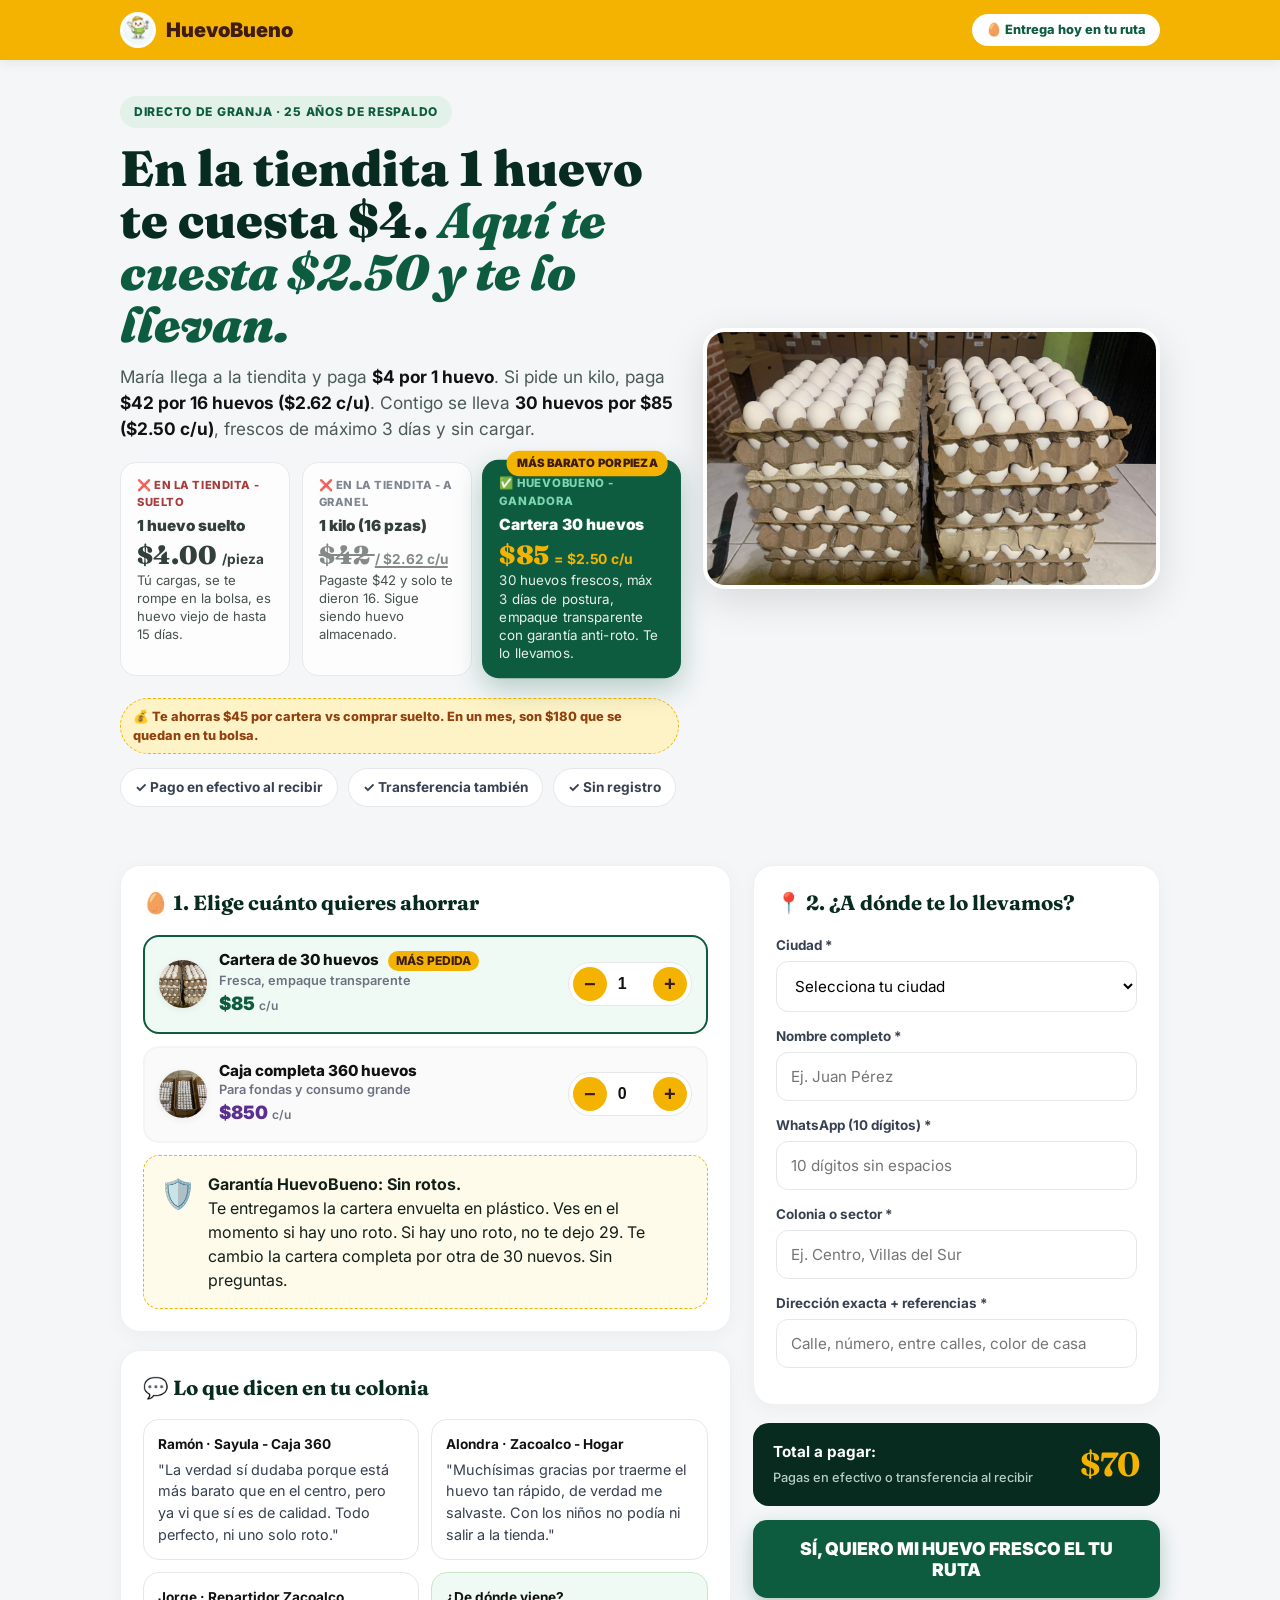
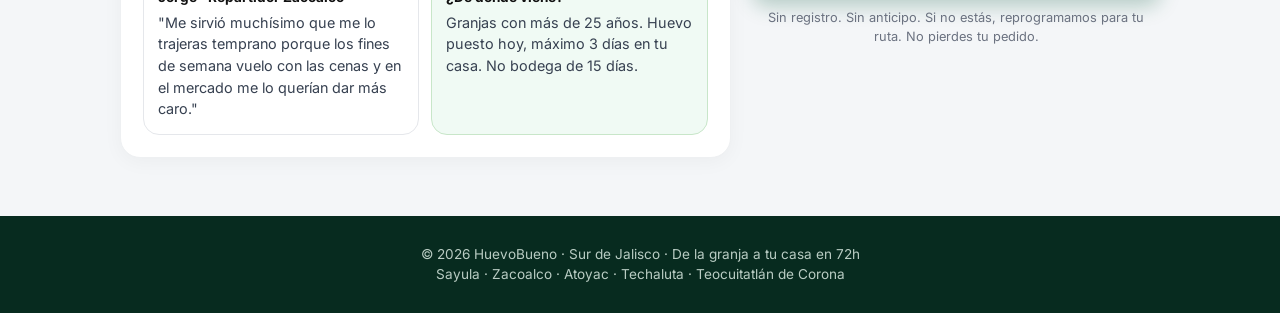
==== 01-tienda/index.html @ 080cdd68 "Actualizacion estructura 01-tienda 02-cliente 03-repartidores" ====
<!DOCTYPE html>
<html lang="es-MX">
<head>
<meta charset="UTF-8">
<meta name="viewport" content="width=device-width, initial-scale=1.0">
<title>HuevoBueno · De $120 a $75, sin cargar, sin huevo viejo</title>
<meta name="description" content="La cartera de 30 huevos que en la tiendita te cuesta $120, aquí $75. Fresco máximo 3 días de postura, entrega a domicilio en Sayula, Zacoalco, Atoyac, Techaluta y Teocuitatlán. Pago en efectivo al recibir.">
<meta name="theme-color" content="#F5B301">
<link rel="preconnect" href="https://fonts.googleapis.com">
<link rel="preconnect" href="https://fonts.gstatic.com" crossorigin>
<link href="https://fonts.googleapis.com/css2?family=Fraunces:opsz,wght@9..144,900&family=Inter:wght@400;600;700;800;900&display=swap" rel="stylesheet">
<link rel="stylesheet" href="css/estilos.css">
</head>
<body>
<header class="header">
  <div class="wrap">
    <a class="logo" href="#">
      <img src="img/logo.png" alt="HuevoBueno">
      <span>HuevoBueno</span>
    </a>
    <span class="header-tag">🥚 Entrega hoy en tu ruta</span>
  </div>
</header>
<main class="wrap">
  <!-- HERO DE VENTA -->
  <section class="hero-venta">
    <div>
      <span class="eyebrow">Directo de granja · 25 años de respaldo</span>
      <h1>En la tiendita 1 huevo te cuesta $4. <em>Aquí te cuesta $2.50 y te lo llevan.</em></h1>
      <p class="lead">María llega a la tiendita y paga <strong>$4 por 1 huevo</strong>. Si pide un kilo, paga <strong>$42 por 16 huevos ($2.62 c/u)</strong>. Contigo se lleva <strong>30 huevos por $85 ($2.50 c/u)</strong>, frescos de máximo 3 días y sin cargar.</p>
      
      <div class="senelo-grid">
        <div class="senelo-card malo">
          <span class="senelo-label malo">❌ EN LA TIENDITA - SUELTO</span>
          <div class="senelo-title">1 huevo suelto</div>
          <div class="senelo-precio">$4.00 <span>/pieza</span></div>
          <div class="senelo-det">Tú cargas, se te rompe en la bolsa, es huevo viejo de hasta 15 días.</div>
        </div>
        <div class="senelo-card malo">
          <span class="senelo-label medio">❌ EN LA TIENDITA - A GRANEL</span>
          <div class="senelo-title">1 kilo (16 pzas)</div>
          <div class="senelo-precio senelo-tachado">$42 <span>/ $2.62 c/u</span></div>
          <div class="senelo-det">Pagaste $42 y solo te dieron 16. Sigue siendo huevo almacenado.</div>
        </div>
        <div class="senelo-card bueno">
          <span class="senelo-badge">MÁS BARATO POR PIEZA</span>
          <span class="senelo-label bueno">✅ HUEVOBUENO - GANADORA</span>
          <div class="senelo-title">Cartera 30 huevos</div>
          <div class="senelo-precio">$85 <span>= $2.50 c/u</span></div>
          <div class="senelo-det">30 huevos frescos, máx 3 días de postura, empaque transparente con garantía anti-roto. Te lo llevamos.</div>
        </div>
      </div>
      <div class="senelo-ahorro-fuerte">💰 Te ahorras $45 por cartera vs comprar suelto. En un mes, son $180 que se quedan en tu bolsa.</div>
      <div class="trust-bar">
        <span>✓ Pago en efectivo al recibir</span>
        <span>✓ Transferencia también</span>
        <span>✓ Sin registro</span>
      </div>
    </div>
    <div class="hero-img">
      <img src="img/conos-huevos.jpg" alt="Huevo fresco cartera 30 piezas empaque transparente">
    </div>
  </section>
  <div class="tienda-grid" id="bloque-tienda">
    <!-- IZQUIERDA: PRODUCTOS + PRUEBA -->
    <div>
      <section class="card">
        <h2 class="card-title">🥚 1. Elige cuánto quieres ahorrar</h2>
        
        <div class="producto-card activo" id="card-carteras">
          <div class="prod-info">
            <div class="prod-icon"><img src="img/conos-huevos.jpg" alt=""></div>
            <div>
              <div class="prod-title">Cartera de 30 huevos <span class="badge-ahorro">MÁS PEDIDA</span></div>
              <div class="prod-sub">Fresca, empaque transparente</div>
              <div class="prod-price" id="lbl-precio-cartera">$85 <small>c/u</small></div>
            </div>
          </div>
          <div class="qty-control">
            <button type="button" class="qty-btn" onclick="cambiarCantidad('carteras', -1)">−</button>
            <input type="number" id="cant-carteras" value="1" readonly>
            <button type="button" class="qty-btn" onclick="cambiarCantidad('carteras', 1)">+</button>
          </div>
        </div>
        <div class="producto-card" id="card-cajas">
          <div class="prod-info">
            <div class="prod-icon"><img src="img/cajas-huevos.jpg" alt=""></div>
            <div>
              <div class="prod-title">Caja completa 360 huevos</div>
              <div class="prod-sub">Para fondas y consumo grande</div>
              <div class="prod-price ahorro" id="lbl-precio-caja">$850 <small>c/u</small></div>
            </div>
          </div>
          <div class="qty-control">
            <button type="button" class="qty-btn" onclick="cambiarCantidad('cajas', -1)">−</button>
            <input type="number" id="cant-cajas" value="0" readonly>
            <button type="button" class="qty-btn" onclick="cambiarCantidad('cajas', 1)">+</button>
          </div>
        </div>
        <div class="garantia">
          <div class="garantia-icon">🛡️</div>
          <div>
            <strong>Garantía HuevoBueno: Sin rotos.</strong><br>
            Te entregamos la cartera envuelta en plástico. Ves en el momento si hay uno roto. Si hay uno roto, no te dejo 29. Te cambio la cartera completa por otra de 30 nuevos. Sin preguntas.
          </div>
        </div>
      </section>
      <section class="card">
        <h2 class="card-title">💬 Lo que dicen en tu colonia</h2>
        <div class="testi-grid">
          <div class="testi">
            <strong>Ramón · Sayula - Caja 360</strong>
            "La verdad sí dudaba porque está más barato que en el centro, pero ya vi que sí es de calidad. Todo perfecto, ni uno solo roto."
          </div>
          <div class="testi">
            <strong>Alondra · Zacoalco - Hogar</strong>
            "Muchísimas gracias por traerme el huevo tan rápido, de verdad me salvaste. Con los niños no podía ni salir a la tienda."
          </div>
          <div class="testi">
            <strong>Jorge · Repartidor Zacoalco</strong>
            "Me sirvió muchísimo que me lo trajeras temprano porque los fines de semana vuelo con las cenas y en el mercado me lo querían dar más caro."
          </div>
          <div class="testi" style="background:#F0FAF4; border-color:#C8E6C9;">
            <strong>¿De dónde viene?</strong>
            Granjas con más de 25 años. Huevo puesto hoy, máximo 3 días en tu casa. No bodega de 15 días.
          </div>
        </div>
      </section>
    </div>
    <!-- DERECHA: FORMULARIO -->
    <form id="pedido-form">
      <section class="card">
        <h2 class="card-title">📍 2. ¿A dónde te lo llevamos?</h2>
        
        <div class="field">
          <label>Ciudad *</label>
          <select id="ciudad" required>
            <option value="" disabled selected>Selecciona tu ciudad</option>
            <option value="Sayula">Sayula</option>
            <option value="Zacoalco">Zacoalco</option>
            <option value="Atoyac">Atoyac</option>
            <option value="Techaluta">Techaluta</option>
            <option value="Teocuitatlán">Teocuitatlán</option>
          </select>
        </div>
        <div id="mensaje-entrega" class="alerta-entrega hidden">
          📦 Tu pedido se entregará el próximo <strong id="dia-texto"></strong>. Te avisamos por WhatsApp cuando el repartidor sale.
        </div>
        <div class="field">
          <label>Nombre completo *</label>
          <input type="text" id="nombre" required placeholder="Ej. Juan Pérez">
        </div>
        <div class="field">
          <label>WhatsApp (10 dígitos) *</label>
          <input type="tel" id="tel" required pattern="[0-9]{10}" maxlength="10" placeholder="10 dígitos sin espacios">
        </div>
        <div class="field">
          <label>Colonia o sector *</label>
          <input type="text" id="colonia" required placeholder="Ej. Centro, Villas del Sur">
        </div>
        <div class="field">
          <label>Dirección exacta + referencias *</label>
          <input type="text" id="direccion" required placeholder="Calle, número, entre calles, color de casa">
        </div>
      </section>
      <div class="resumen-pago">
        <div>
          <span>Total a pagar:</span>
          <small>Pagas en efectivo o transferencia al recibir</small>
          <div id="ahorro-display" class="ahorro-line hidden"></div>
        </div>
        <strong id="total-display">$75</strong>
      </div>
      <button type="submit" class="btn btn-primary btn-block" id="btn-submit">
        <span id="btn-text">SÍ, QUIERO MI HUEVO FRESCO EL LUNES</span>
      </button>
      <p style="text-align:center; font-size:0.8rem; color:#6B7280; margin-top:10px;">Sin registro. Sin anticipo. Si no estás, reprogramamos para tu ruta. No pierdes tu pedido.</p>
    </form>
  </div>
  
  <!-- PANTALLA ÉXITO + PWA -->
  <div id="pantalla-exito" class="hidden">
    <div class="success-card">
      <div class="success-icon">✅</div>
      <h2>¡Pedido confirmado!</h2>
      <p>Tu folio es <strong id="exito-folio"></strong></p>
      <p>Un repartidor de HuevoBueno te avisará por WhatsApp el día de tu ruta.</p>
      <div class="exito-total">
        Pagarás <strong id="exito-total"></strong> en efectivo al recibir.
      </div>
      <div class="pwa-box">
        <h3>¿Quieres tu próxima cartera GRATIS? 🥚</h3>
        <p>Instala tu app HuevoBueno. Mira videos cortos, gana saldo y canjea por huevo. Nuestros clientes ya canjean 1 cartera cada 2 semanas sin pagar.</p>
        
        <!-- BOTÓN CORREGIDO: El ID será controlado por tienda.js -->
        <button id="btn-activar-cuenta" class="btn btn-pwa" style="background:#111; color:#fff; border:none; width:100%; padding:15px; border-radius:8px; font-weight:bold; cursor:pointer;">
           ACTIVAR MI CUENTA Y VER MI SALDO →
           <br><span style="font-size:0.75rem; font-weight:normal; opacity:0.8;">Se abre directo con tu WhatsApp. Tu saldo te está esperando.</span>
        </button>
        
      </div>
    </div>
  </div>
</main>
<footer class="footer">
  <div class="wrap">
    <p>© <span id="year"></span> HuevoBueno · Sur de Jalisco · De la granja a tu casa en 72h</p>
    <p>Sayula · Zacoalco · Atoyac · Techaluta · Teocuitatlán de Corona</p>
  </div>
</footer>
<script src="js/config.js"></script>
<script src="js/tienda.js"></script>
</body>
</html>
---- 01-tienda/css/estilos.css ----
* { box-sizing: border-box; margin: 0; padding: 0; }
html { scroll-behavior: smooth; }
body {
  font-family: 'Inter', system-ui, -apple-system, sans-serif;
  background: #F4F6F8;
  color: #12201A;
  line-height: 1.5;
  -webkit-font-smoothing: antialiased;
}
.wrap { width: 100%; max-width: 1080px; margin: 0 auto; padding: 0 20px; }
.hidden { display: none !important; }

/* HEADER */
.header { background: #F5B301; padding: 12px 0; position: sticky; top: 0; z-index: 50; box-shadow: 0 2px 12px rgba(0,0,0,0.08); }
.header .wrap { display: flex; justify-content: space-between; align-items: center; }
.logo { display: flex; align-items: center; gap: 10px; text-decoration: none; color: #3E1C13; font-weight: 900; font-size: 1.25rem; }
.logo img { height: 36px; width: auto; background: white; border-radius: 50%; padding: 3px; }
.header-tag { font-size: 0.8rem; font-weight: 800; background: #fff; padding: 6px 14px; border-radius: 999px; color: #0E5C3F; }

/* HERO VENTAS */
.hero-venta { padding: 36px 0 20px; display: grid; grid-template-columns: 1.1fr 0.9fr; gap: 24px; align-items: center; }
@media (max-width: 850px) { .hero-venta { grid-template-columns: 1fr; } }
.eyebrow { display: inline-block; font-size: 0.75rem; font-weight: 800; letter-spacing: 0.06em; text-transform: uppercase; color: #0E5C3F; background: #E3F2E9; padding: 7px 14px; border-radius: 999px; margin-bottom: 14px; }
.hero-venta h1 { font-family: 'Fraunces', serif; font-size: clamp(2.1rem, 4.5vw, 3.1rem); font-weight: 900; line-height: 1.05; color: #072B1F; margin-bottom: 14px; }
.hero-venta h1 em { font-style: italic; color: #0E5C3F; }
.hero-venta .lead { font-size: 1.08rem; color: #4B5A53; margin-bottom: 18px; }
.hero-venta .lead strong { color: #111; }
.hero-img { border-radius: 22px; overflow: hidden; box-shadow: 0 12px 40px rgba(0,0,0,0.12); border: 4px solid #fff; }
.hero-img img { width: 100%; display: block; object-fit: cover; }

/* COMPARATIVA */
.comparativa { background: #fff; border-radius: 18px; padding: 18px; display: grid; grid-template-columns: 1fr 1fr; gap: 14px; margin: 18px 0 8px; border: 1.5px solid #E5E7EB; }
.comp-col h4 { font-size: 0.85rem; font-weight: 800; margin-bottom: 8px; text-transform: uppercase; }
.comp-col.malo h4 { color: #9B1C1C; }
.comp-col.bueno h4 { color: #0E5C3F; }
.comp-col ul { list-style: none; font-size: 0.92rem; }
.comp-col li { padding: 4px 0; }

/* BADGES */
.trust-bar { display: flex; flex-wrap: wrap; gap: 10px; margin: 14px 0; }
.trust-bar span { display: inline-flex; align-items: center; gap: 6px; background: #fff; padding: 8px 14px; border-radius: 999px; border: 1px solid #E5E7EB; font-size: 0.85rem; font-weight: 700; color: #374151; }

/* GRID TIENDA */
.tienda-grid { display: grid; grid-template-columns: 1.2fr 0.8fr; gap: 22px; padding: 24px 0 40px; }
@media (max-width: 850px) { .tienda-grid { grid-template-columns: 1fr; } }

/* CARDS */
.card { background: #fff; border-radius: 20px; padding: 22px; box-shadow: 0 4px 20px rgba(0,0,0,0.04); border: 1px solid #EEF0F2; margin-bottom: 18px; }
.card-title { font-family: 'Fraunces', serif; font-size: 1.28rem; color: #072B1F; margin-bottom: 16px; display: flex; align-items: center; gap: 8px; }

/* PRODUCTO */
.producto-card { display: flex; justify-content: space-between; align-items: center; gap: 12px; padding: 14px 14px; border: 2px solid #F3F4F6; border-radius: 16px; margin-bottom: 12px; background: #FAFAFA; transition: 0.15s; }
.producto-card.activo { border-color: #0E5C3F; background: #F0FAF4; }
.prod-info { display: flex; align-items: center; gap: 12px; }
.prod-icon { font-size: 1.6rem; background: #fff; width: 48px; height: 48px; display: grid; place-items: center; border-radius: 50%; box-shadow: 0 2px 8px rgba(0,0,0,0.06); overflow: hidden; }
.prod-icon img { width: 100%; height: 100%; object-fit: cover; }
.prod-title { font-size: 0.95rem; font-weight: 800; color: #111; line-height: 1.2; }
.prod-sub { font-size: 0.8rem; color: #6B7280; font-weight: 600; }
.prod-price { font-size: 1.15rem; font-weight: 900; color: #0E5C3F; }
.prod-price small { font-size: 0.75rem; font-weight: 600; color: #6B7280; }
.prod-price.ahorro { color: #5B2E91; }

.qty-control { display: flex; align-items: center; gap: 4px; background: #fff; border: 1.5px solid #E5E7EB; padding: 4px; border-radius: 999px; }
.qty-btn { width: 34px; height: 34px; border-radius: 50%; border: none; background: #F5B301; color: #3E1C13; font-size: 1.25rem; font-weight: 800; cursor: pointer; display: grid; place-items: center; }
.qty-btn:active { transform: scale(0.9); }
.qty-control input { width: 38px; text-align: center; border: none; background: transparent; font-size: 1rem; font-weight: 900; color: #111; outline: none; }

.badge-ahorro { display: inline-block; background: #F5B301; color: #3E1C13; font-size: 0.75rem; font-weight: 800; padding: 3px 8px; border-radius: 999px; margin-left: 6px; }

/* FORM */
.field { margin-bottom: 14px; }
.field label { display: block; font-size: 0.84rem; font-weight: 700; color: #374151; margin-bottom: 6px; }
.field input, .field select { width: 100%; padding: 14px; border: 1.5px solid #E5E7EB; border-radius: 12px; font-family: inherit; font-size: 0.95rem; outline: none; background: #fff; }
.field input:focus, .field select:focus { border-color: #0E5C3F; box-shadow: 0 0 0 3px rgba(14,92,63,0.1); }

.alerta-entrega { background: #E3F2E9; color: #0E5C3F; padding: 12px 16px; border-radius: 12px; font-size: 0.9rem; font-weight: 700; margin-bottom: 16px; border: 1px solid #C8E6C9; }

/* RESUMEN */
.resumen-pago { display: flex; justify-content: space-between; align-items: center; background: #072B1F; color: #fff; padding: 18px 20px; border-radius: 16px; margin-bottom: 14px; }
.resumen-pago span { font-size: 0.95rem; font-weight: 700; display: block; }
.resumen-pago small { font-size: 0.8rem; color: #B9CCC3; font-weight: 500; }
.resumen-pago strong { font-family: 'Fraunces', serif; font-size: 2.1rem; color: #F5B301; line-height: 1; }
.resumen-pago .ahorro-line { font-size: 0.8rem; color: #7ED6B0; font-weight: 700; margin-top: 4px; }

/* BOTON */
.btn { display: inline-flex; justify-content: center; align-items: center; font-family: inherit; font-weight: 900; font-size: 1.1rem; border: none; border-radius: 14px; padding: 18px 24px; cursor: pointer; transition: 0.2s; text-decoration: none; text-align: center; }
.btn-primary { background: #0E5C3F; color: #fff; box-shadow: 0 8px 20px rgba(14,92,63,0.28); }
.btn-primary:hover { background: #0B3D2E; transform: translateY(-1px); }
.btn-block { width: 100%; }
.btn:disabled { opacity: 0.7; cursor: not-allowed; }

/* TESTIMONIOS */
.testi-grid { display: grid; grid-template-columns: 1fr 1fr; gap: 12px; }
@media (max-width: 600px) { .testi-grid { grid-template-columns: 1fr; } }
.testi { background: #fff; border-radius: 16px; padding: 14px; border: 1px solid #E5E7EB; font-size: 0.9rem; color: #374151; }
.testi strong { color: #111; display: block; margin-bottom: 4px; font-size: 0.85rem; }

/* GARANTIA */
.garantia { background: #FFFBEB; border: 1.5px dashed #F5B301; border-radius: 16px; padding: 16px; display: flex; gap: 12px; align-items: flex-start; margin-top: 12px; }
.garantia-icon { font-size: 1.8rem; }

/* EXITO + PWA */
.success-card { text-align: center; padding: 28px 22px; background: #fff; border-radius: 20px; box-shadow: 0 4px 24px rgba(0,0,0,0.06); }
.success-icon { font-size: 3rem; margin-bottom: 12px; }
.success-card h2 { font-family: 'Fraunces', serif; font-size: 1.7rem; color: #0E5C3F; margin-bottom: 10px; }
.success-card p { color: #5A6B62; margin-bottom: 10px; font-size: 0.95rem; }
.exito-total { background: #E3F2E9; padding: 14px; border-radius: 12px; font-size: 1.05rem; color: #0E5C3F; margin: 16px 0; font-weight: 700; }
.pwa-box { background: #F5B301; border-radius: 16px; padding: 18px; margin-top: 18px; text-align: left; }
.pwa-box h3 { font-size: 1.05rem; font-weight: 900; color: #3E1C13; margin-bottom: 6px; }
.pwa-box p { color: #3E1C13; font-size: 0.9rem; margin-bottom: 12px; }
.btn-pwa { background: #111; color: #fff; width: 100%; border-radius: 12px; padding: 14px; font-weight: 800; }

/* FOOTER */
.footer { background: #072B1F; color: #B9CCC3; text-align: center; padding: 28px 0; font-size: 0.85rem; }


/* EFECTO SEÑUELO - NUEVO HERO */
.senelo-grid { display: grid; grid-template-columns: 1fr 1fr 1.15fr; gap: 12px; margin: 20px 0 10px; }
@media (max-width: 850px) { .senelo-grid { grid-template-columns: 1fr; } }
.senelo-card { background: #fff; border-radius: 16px; padding: 14px 16px; border: 1.5px solid #E5E7EB; position: relative; }
.senelo-card.malo { opacity: 0.85; }
.senelo-card.bueno { background: #0E5C3F; color: #fff; border-color: #0E5C3F; box-shadow: 0 10px 28px rgba(14,92,63,0.28); transform: scale(1.02); }
.senelo-card.bueno .senelo-precio { color: #F5B301; }
.senelo-card.bueno small { color: #B9CCC3; }
.senelo-label { font-size: 0.7rem; font-weight: 800; letter-spacing: 0.05em; text-transform: uppercase; margin-bottom: 6px; display: block; }
.senelo-label.malo { color: #9B1C1C; }
.senelo-label.medio { color: #6B7280; }
.senelo-label.bueno { color: #7ED6B0; }
.senelo-title { font-weight: 900; font-size: 0.95rem; line-height: 1.2; margin-bottom: 4px; }
.senelo-precio { font-family: 'Fraunces', serif; font-size: 1.6rem; font-weight: 900; line-height: 1; margin: 8px 0 4px; }
.senelo-precio span { font-family: 'Inter', sans-serif; font-size: 0.85rem; font-weight: 700; }
.senelo-det { font-size: 0.82rem; line-height: 1.35; opacity: 0.9; }
.senelo-card.bueno .senelo-badge { position: absolute; top: -10px; right: 12px; background: #F5B301; color: #3E1C13; font-size: 0.7rem; font-weight: 900; padding: 4px 10px; border-radius: 999px; }
.senelo-tachado { text-decoration: line-through; opacity: 0.6; }
.senelo-ahorro-fuerte { background: #FEF3C7; color: #92400E; font-size: 0.8rem; font-weight: 800; padding: 8px 12px; border-radius: 999px; display: inline-block; margin-top: 12px; border: 1px dashed #F5B301; }
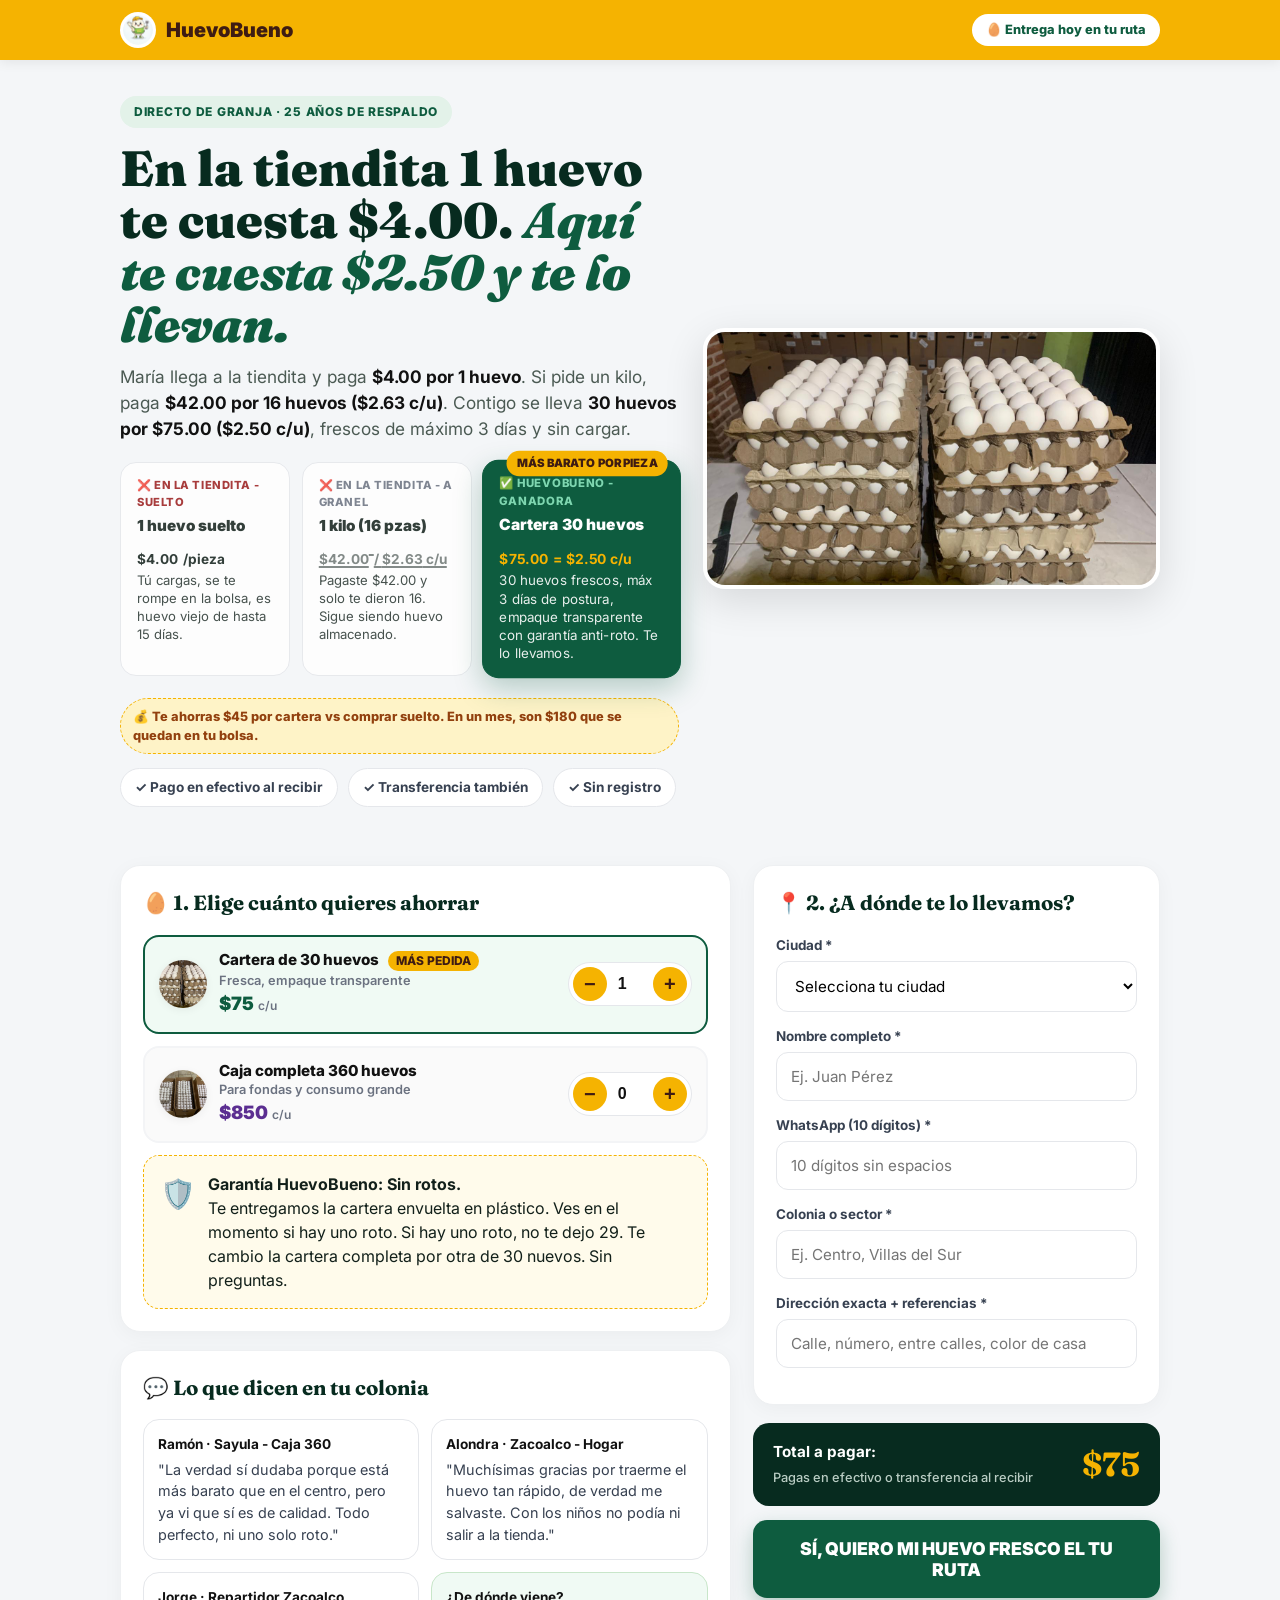
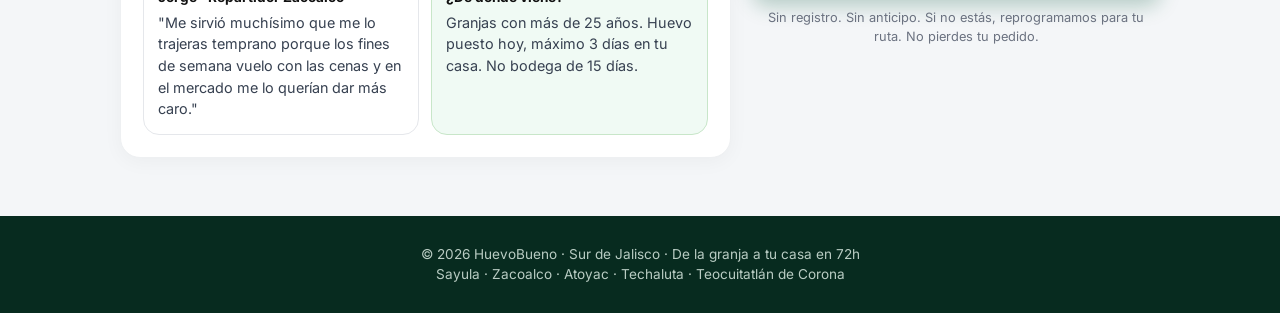
==== commit d17af1db: "Actualizacion proyecto huevobueno" ====
--- a/01-tienda/index.html
+++ b/01-tienda/index.html
@@ -3,8 +3,8 @@
 <head>
 <meta charset="UTF-8">
 <meta name="viewport" content="width=device-width, initial-scale=1.0">
-<title>HuevoBueno · De $120 a $75, sin cargar, sin huevo viejo</title>
-<meta name="description" content="La cartera de 30 huevos que en la tiendita te cuesta $120, aquí $75. Fresco máximo 3 días de postura, entrega a domicilio en Sayula, Zacoalco, Atoyac, Techaluta y Teocuitatlán. Pago en efectivo al recibir.">
+<title>HuevoBueno · De la granja a tu mesa</title>
+<meta name="description" content="La cartera de 30 huevos fresca, directo de granja. Entrega a domicilio en Sayula, Zacoalco, Atoyac, Techaluta y Teocuitatlán. Pago en efectivo al recibir.">
 <meta name="theme-color" content="#F5B301">
 <link rel="preconnect" href="https://fonts.googleapis.com">
 <link rel="preconnect" href="https://fonts.gstatic.com" crossorigin>
@@ -26,31 +26,34 @@
   <section class="hero-venta">
     <div>
       <span class="eyebrow">Directo de granja · 25 años de respaldo</span>
-      <h1>En la tiendita 1 huevo te cuesta $4. <em>Aquí te cuesta $2.50 y te lo llevan.</em></h1>
-      <p class="lead">María llega a la tiendita y paga <strong>$4 por 1 huevo</strong>. Si pide un kilo, paga <strong>$42 por 16 huevos ($2.62 c/u)</strong>. Contigo se lleva <strong>30 huevos por $85 ($2.50 c/u)</strong>, frescos de máximo 3 días y sin cargar.</p>
+      <h1>En la tiendita 1 huevo te cuesta <span id="ui-txt-suelto"></span>. <em>Aquí te cuesta <span id="ui-txt-unitario"></span> y te lo llevan.</em></h1>
+      
+      <p class="lead">María llega a la tiendita y paga <strong><span id="ui-txt-suelto2"></span> por 1 huevo</strong>. Si pide un kilo, paga <strong><span id="ui-txt-kilo"></span> por 16 huevos (<span id="ui-txt-kilo-unitario"></span> c/u)</strong>. Contigo se lleva <strong>30 huevos por <span id="ui-txt-cartera"></span> (<span id="ui-txt-unitario2"></span> c/u)</strong>, frescos de máximo 3 días y sin cargar.</p>
       
       <div class="senelo-grid">
         <div class="senelo-card malo">
           <span class="senelo-label malo">❌ EN LA TIENDITA - SUELTO</span>
           <div class="senelo-title">1 huevo suelto</div>
-          <div class="senelo-precio">$4.00 <span>/pieza</span></div>
+          <div class="senelo-precio"><span id="ui-card-suelto"></span> <span>/pieza</span></div>
           <div class="senelo-det">Tú cargas, se te rompe en la bolsa, es huevo viejo de hasta 15 días.</div>
         </div>
         <div class="senelo-card malo">
           <span class="senelo-label medio">❌ EN LA TIENDITA - A GRANEL</span>
           <div class="senelo-title">1 kilo (16 pzas)</div>
-          <div class="senelo-precio senelo-tachado">$42 <span>/ $2.62 c/u</span></div>
-          <div class="senelo-det">Pagaste $42 y solo te dieron 16. Sigue siendo huevo almacenado.</div>
+          <div class="senelo-precio senelo-tachado"><span id="ui-card-kilo"></span> <span>/ <span id="ui-card-kilo-unitario"></span> c/u</span></div>
+          <div class="senelo-det">Pagaste <span id="ui-card-kilo2"></span> y solo te dieron 16. Sigue siendo huevo almacenado.</div>
         </div>
         <div class="senelo-card bueno">
           <span class="senelo-badge">MÁS BARATO POR PIEZA</span>
           <span class="senelo-label bueno">✅ HUEVOBUENO - GANADORA</span>
           <div class="senelo-title">Cartera 30 huevos</div>
-          <div class="senelo-precio">$85 <span>= $2.50 c/u</span></div>
+          <div class="senelo-precio"><span id="ui-card-cartera"></span> <span>= <span id="ui-card-unitario"></span> c/u</span></div>
           <div class="senelo-det">30 huevos frescos, máx 3 días de postura, empaque transparente con garantía anti-roto. Te lo llevamos.</div>
         </div>
       </div>
-      <div class="senelo-ahorro-fuerte">💰 Te ahorras $45 por cartera vs comprar suelto. En un mes, son $180 que se quedan en tu bolsa.</div>
+      
+      <div class="senelo-ahorro-fuerte">💰 Te ahorras <span id="ui-ahorro-cartera"></span> por cartera vs comprar suelto. En un mes, son <span id="ui-ahorro-mes"></span> que se quedan en tu bolsa.</div>
+      
       <div class="trust-bar">
         <span>✓ Pago en efectivo al recibir</span>
         <span>✓ Transferencia también</span>
@@ -61,6 +64,7 @@
       <img src="img/conos-huevos.jpg" alt="Huevo fresco cartera 30 piezas empaque transparente">
     </div>
   </section>
+  
   <div class="tienda-grid" id="bloque-tienda">
     <!-- IZQUIERDA: PRODUCTOS + PRUEBA -->
     <div>
@@ -73,7 +77,7 @@
             <div>
               <div class="prod-title">Cartera de 30 huevos <span class="badge-ahorro">MÁS PEDIDA</span></div>
               <div class="prod-sub">Fresca, empaque transparente</div>
-              <div class="prod-price" id="lbl-precio-cartera">$85 <small>c/u</small></div>
+              <div class="prod-price" id="lbl-precio-cartera">$75 <small>c/u</small></div>
             </div>
           </div>
           <div class="qty-control">
@@ -127,6 +131,7 @@
         </div>
       </section>
     </div>
+    
     <!-- DERECHA: FORMULARIO -->
     <form id="pedido-form">
       <section class="card">
@@ -177,30 +182,6 @@
       <p style="text-align:center; font-size:0.8rem; color:#6B7280; margin-top:10px;">Sin registro. Sin anticipo. Si no estás, reprogramamos para tu ruta. No pierdes tu pedido.</p>
     </form>
   </div>
-  
-  <!-- PANTALLA ÉXITO + PWA -->
-  <div id="pantalla-exito" class="hidden">
-    <div class="success-card">
-      <div class="success-icon">✅</div>
-      <h2>¡Pedido confirmado!</h2>
-      <p>Tu folio es <strong id="exito-folio"></strong></p>
-      <p>Un repartidor de HuevoBueno te avisará por WhatsApp el día de tu ruta.</p>
-      <div class="exito-total">
-        Pagarás <strong id="exito-total"></strong> en efectivo al recibir.
-      </div>
-      <div class="pwa-box">
-        <h3>¿Quieres tu próxima cartera GRATIS? 🥚</h3>
-        <p>Instala tu app HuevoBueno. Mira videos cortos, gana saldo y canjea por huevo. Nuestros clientes ya canjean 1 cartera cada 2 semanas sin pagar.</p>
-        
-        <!-- BOTÓN CORREGIDO: El ID será controlado por tienda.js -->
-        <button id="btn-activar-cuenta" class="btn btn-pwa" style="background:#111; color:#fff; border:none; width:100%; padding:15px; border-radius:8px; font-weight:bold; cursor:pointer;">
-           ACTIVAR MI CUENTA Y VER MI SALDO →
-           <br><span style="font-size:0.75rem; font-weight:normal; opacity:0.8;">Se abre directo con tu WhatsApp. Tu saldo te está esperando.</span>
-        </button>
-        
-      </div>
-    </div>
-  </div>
 </main>
 <footer class="footer">
   <div class="wrap">
@@ -208,7 +189,11 @@
     <p>Sayula · Zacoalco · Atoyac · Techaluta · Teocuitatlán de Corona</p>
   </div>
 </footer>
+
+<!-- CARGAMOS LOS SCRIPTS EN ORDEN -->
 <script src="js/config.js"></script>
-<script src="js/tienda.js"></script>
+<script src="js/ui.js"></script>       <!-- NUEVO: Lee precios y pinta HTML -->
+<script src="js/tienda.js"></script>  <!-- Calculadora y envío -->
+<script src="js/tracking.js"></script> <!-- Analítica -->
 </body>
 </html>
